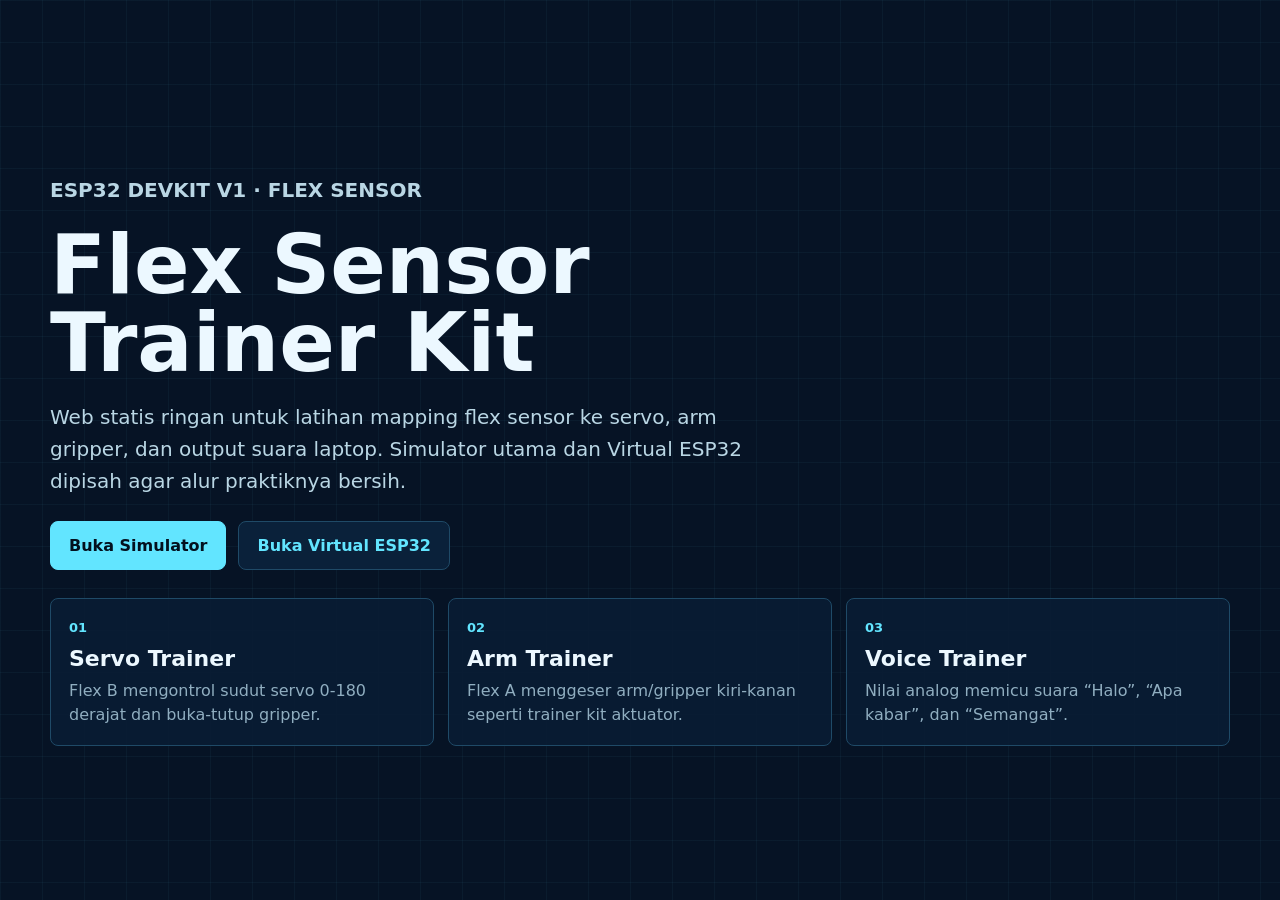
==== index.html @ 3aab396b "Rewrite simulator as static realtime trainer kit" ====
<!doctype html>
<html lang="id">
  <head>
    <meta charset="UTF-8" />
    <meta name="viewport" content="width=device-width, initial-scale=1.0" />
    <meta name="theme-color" content="#061325" />
    <title>Flex Sensor Trainer Kit</title>
    <link rel="stylesheet" href="assets/styles.css" />
  </head>
  <body class="home-page">
    <main class="home-shell">
      <section class="home-hero">
        <p class="system-label">ESP32 DevKit V1 · Flex Sensor</p>
        <h1>Flex Sensor Trainer Kit</h1>
        <p>
          Web statis ringan untuk latihan mapping flex sensor ke servo, arm gripper,
          dan output suara laptop. Simulator utama dan Virtual ESP32 dipisah agar
          alur praktiknya bersih.
        </p>
        <div class="home-actions">
          <a class="primary-link" href="simulator.html">Buka Simulator</a>
          <a class="secondary-link" href="virtual-esp32.html">Buka Virtual ESP32</a>
        </div>
      </section>

      <section class="mode-cards" aria-label="Trainer modes">
        <article>
          <span>01</span>
          <h2>Servo Trainer</h2>
          <p>Flex B mengontrol sudut servo 0-180 derajat dan buka-tutup gripper.</p>
        </article>
        <article>
          <span>02</span>
          <h2>Arm Trainer</h2>
          <p>Flex A menggeser arm/gripper kiri-kanan seperti trainer kit aktuator.</p>
        </article>
        <article>
          <span>03</span>
          <h2>Voice Trainer</h2>
          <p>Nilai analog memicu suara “Halo”, “Apa kabar”, dan “Semangat”.</p>
        </article>
      </section>
    </main>
  </body>
</html>
---- assets/styles.css ----
:root {
  color-scheme: dark;
  --bg: #061325;
  --panel: #0b1c33;
  --panel-2: #0f2744;
  --line: #1f4a67;
  --line-soft: rgba(102, 211, 255, 0.22);
  --text: #ecf8ff;
  --muted: #90aec0;
  --cyan: #62e5ff;
  --blue: #7da2ff;
  --green: #75f0b1;
  --yellow: #ffd166;
}

* {
  box-sizing: border-box;
}

body {
  margin: 0;
  min-width: 320px;
  min-height: 100vh;
  font-family: Inter, ui-sans-serif, system-ui, -apple-system, BlinkMacSystemFont, "Segoe UI", sans-serif;
  color: var(--text);
  background:
    linear-gradient(rgba(98, 229, 255, 0.045) 1px, transparent 1px),
    linear-gradient(90deg, rgba(98, 229, 255, 0.045) 1px, transparent 1px),
    var(--bg);
  background-size: 42px 42px;
}

a {
  color: inherit;
  text-decoration: none;
}

button,
input {
  font: inherit;
}

.topbar {
  display: grid;
  grid-template-columns: minmax(220px, 320px) 1fr auto;
  align-items: center;
  gap: 14px;
  width: min(1440px, calc(100% - 28px));
  margin: 14px auto;
  padding: 10px;
  border: 1px solid var(--line);
  border-radius: 8px;
  background: rgba(6, 19, 37, 0.94);
}

.brand {
  display: flex;
  align-items: center;
  gap: 10px;
}

.brand-mark {
  display: grid;
  place-items: center;
  width: 40px;
  height: 40px;
  border: 1px solid var(--line-soft);
  border-radius: 8px;
  color: var(--cyan);
  font-weight: 900;
  background: #08203a;
}

.brand strong,
.brand small {
  display: block;
}

.brand small {
  margin-top: 2px;
  color: var(--muted);
  font-size: 12px;
}

.topnav {
  display: flex;
  justify-content: center;
  gap: 8px;
}

.topnav a,
.primary-link,
.secondary-link,
.small-action,
.mode-tabs button {
  border: 1px solid var(--line);
  border-radius: 8px;
  background: #0a213a;
}

.topnav a {
  padding: 11px 16px;
  color: #c8e9f6;
  font-size: 14px;
  font-weight: 800;
}

.topnav a.active,
.topnav a:hover,
.primary-link,
.small-action:hover,
.mode-tabs button.active {
  color: #03101e;
  border-color: var(--cyan);
  background: var(--cyan);
}

.status-dot {
  min-width: 126px;
  padding: 10px 12px;
  border: 1px solid var(--line);
  border-radius: 8px;
  color: var(--yellow);
  text-align: center;
  font-size: 13px;
  font-weight: 900;
  background: #0a213a;
}

.status-dot.live {
  color: var(--green);
}

.home-shell {
  display: grid;
  align-content: center;
  gap: 28px;
  width: min(1180px, calc(100% - 28px));
  min-height: 100vh;
  margin: 0 auto;
  padding: 38px 0;
}

.home-hero {
  max-width: 820px;
}

.system-label {
  color: var(--cyan);
  font-size: 13px;
  font-weight: 900;
  text-transform: uppercase;
}

h1 {
  margin: 8px 0 14px;
  font-size: clamp(42px, 7vw, 82px);
  line-height: 0.95;
}

.home-hero p {
  max-width: 720px;
  color: #b9d6e4;
  font-size: clamp(16px, 2vw, 20px);
  line-height: 1.6;
}

.home-actions {
  display: flex;
  flex-wrap: wrap;
  gap: 12px;
  margin-top: 24px;
}

.primary-link,
.secondary-link {
  padding: 14px 18px;
  font-weight: 900;
}

.secondary-link {
  color: var(--cyan);
  background: #0a213a;
}

.mode-cards {
  display: grid;
  grid-template-columns: repeat(3, 1fr);
  gap: 14px;
}

.mode-cards article,
.stage-panel,
.instrument-panel,
.virtual-board {
  border: 1px solid var(--line);
  border-radius: 8px;
  background: rgba(9, 28, 51, 0.94);
}

.mode-cards article {
  padding: 18px;
}

.mode-cards span {
  color: var(--cyan);
  font-size: 13px;
  font-weight: 900;
}

.mode-cards h2 {
  margin: 10px 0 8px;
  font-size: 22px;
}

.mode-cards p {
  margin: 0;
  color: var(--muted);
  line-height: 1.5;
}

.trainer-layout,
.virtual-layout {
  display: grid;
  grid-template-columns: minmax(0, 1fr) 360px;
  gap: 14px;
  width: min(1440px, calc(100% - 28px));
  margin: 0 auto 20px;
}

.stage-panel,
.virtual-board {
  min-height: calc(100vh - 108px);
  padding: 16px;
}

.trainer-side,
.virtual-controls {
  display: grid;
  align-content: start;
  gap: 14px;
}

.instrument-panel {
  padding: 15px;
}

.panel-head {
  display: flex;
  align-items: center;
  justify-content: space-between;
  gap: 14px;
  margin-bottom: 14px;
}

.panel-head span {
  color: var(--cyan);
  font-size: 13px;
  font-weight: 900;
  text-transform: uppercase;
}

.panel-head strong {
  font-size: clamp(22px, 3vw, 34px);
  text-align: right;
}

.panel-head.compact strong {
  font-size: 22px;
  color: var(--cyan);
}

.mode-tabs {
  display: grid;
  grid-template-columns: repeat(3, 1fr);
  gap: 8px;
  margin-bottom: 14px;
}

.mode-tabs button {
  min-height: 42px;
  color: #c8e9f6;
  font-weight: 900;
  cursor: pointer;
}

.gripper-stage {
  position: relative;
  overflow: hidden;
  min-height: 500px;
  border: 1px solid var(--line-soft);
  border-radius: 8px;
  background: #07182c;
}

.travel-rail {
  position: absolute;
  left: 10%;
  right: 10%;
  top: 76px;
  height: 2px;
  background: var(--line);
}

.travel-label {
  position: absolute;
  top: 48px;
  color: var(--muted);
  font-size: 12px;
  font-weight: 900;
}

.travel-label.left {
  left: 10%;
}

.travel-label.right {
  right: 10%;
}

.gripper-svg {
  width: 100%;
  height: 500px;
}

#armGroup {
  transition: transform 35ms linear;
  will-change: transform;
}

#leftJaw,
#rightJaw,
#needle {
  transition: transform 35ms linear;
  will-change: transform;
}

.drop-cable {
  stroke: #7da2ff;
  stroke-width: 8;
  stroke-linecap: round;
}

.servo-box,
.arm-neck,
.palm,
.jaw {
  fill: #0e3154;
  stroke: var(--cyan);
  stroke-width: 3;
}

.servo-hub,
.joint-dot,
.needle-hub {
  fill: var(--cyan);
}

.readout-strip {
  display: grid;
  grid-template-columns: repeat(4, 1fr);
  gap: 10px;
  margin-top: 14px;
}

.readout-strip div {
  padding: 12px;
  border: 1px solid var(--line-soft);
  border-radius: 8px;
  background: #07182c;
}

.readout-strip span,
.readout-strip small {
  display: block;
  color: var(--muted);
  font-size: 12px;
}

.readout-strip strong {
  display: block;
  margin: 5px 0 2px;
  font-size: clamp(24px, 3vw, 34px);
}

.gauge svg {
  display: block;
  width: 100%;
}

.gauge-arc {
  fill: none;
  stroke: #12395d;
  stroke-width: 18;
}

.gauge-line {
  fill: none;
  stroke: var(--blue);
  stroke-width: 6;
}

.ticks text {
  fill: #b9d6e4;
  font-size: 12px;
  font-weight: 900;
  text-anchor: middle;
}

.needle {
  stroke: var(--cyan);
  stroke-width: 5;
  stroke-linecap: round;
  transform-origin: 150px 150px;
}

.mode-description,
.mapping-list span,
.voice-box span {
  color: var(--muted);
  line-height: 1.5;
}

.voice-box {
  display: grid;
  gap: 9px;
}

.small-action {
  min-height: 40px;
  color: var(--cyan);
  font-weight: 900;
  cursor: pointer;
}

.small-action.muted {
  color: #b9d6e4;
}

.small-action.full {
  width: 100%;
}

.mapping-list {
  display: grid;
  gap: 10px;
}

.mapping-list p {
  display: grid;
  gap: 4px;
  margin: 0;
  padding: 10px;
  border: 1px solid var(--line-soft);
  border-radius: 8px;
  background: #07182c;
}

.board-scene {
  position: relative;
  min-height: 560px;
  border: 1px solid var(--line-soft);
  border-radius: 8px;
  background: #07182c;
}

.board {
  position: absolute;
  left: 50%;
  top: 50%;
  width: 230px;
  height: 330px;
  transform: translate(-50%, -50%);
  border: 2px solid var(--cyan);
  border-radius: 8px;
  background: #09345a;
}

.usb,
.chip,
.pin-row,
.antenna {
  position: absolute;
  border: 1px solid var(--line-soft);
  border-radius: 8px;
}

.usb {
  left: 78px;
  top: -18px;
  width: 74px;
  height: 34px;
  background: #c7d2d9;
}

.chip {
  display: grid;
  place-items: center;
  left: 52px;
  top: 112px;
  width: 126px;
  height: 92px;
  color: var(--cyan);
  font-weight: 900;
  background: #061325;
}

.pin-row {
  top: 42px;
  width: 18px;
  height: 245px;
  background: repeating-linear-gradient(180deg, var(--cyan) 0 8px, transparent 8px 18px);
}

.pin-row.left {
  left: 14px;
}

.pin-row.right {
  right: 14px;
}

.antenna {
  right: 28px;
  top: 30px;
  width: 58px;
  height: 44px;
  background: repeating-linear-gradient(90deg, var(--green) 0 4px, transparent 4px 10px);
}

.sensor-card {
  position: absolute;
  width: min(240px, 38%);
  padding: 16px;
  border: 1px solid var(--line);
  border-radius: 8px;
  background: #0b1c33;
}

.sensor-a {
  left: 6%;
  top: 20%;
}

.sensor-b {
  right: 6%;
  bottom: 18%;
}

.sensor-card span,
.sensor-card small {
  display: block;
  color: var(--muted);
  font-size: 12px;
}

.sensor-card strong {
  display: block;
  margin: 8px 0 4px;
  color: var(--cyan);
  font-size: clamp(34px, 6vw, 62px);
}

.slider-row {
  display: grid;
  gap: 10px;
}

.slider-row span {
  color: #c8e9f6;
  font-weight: 900;
}

input[type="range"] {
  width: 100%;
  accent-color: var(--cyan);
}

.payload-preview {
  overflow: auto;
  min-height: 180px;
  margin: 14px 0 0;
  padding: 12px;
  border: 1px solid var(--line-soft);
  border-radius: 8px;
  color: #d5fbff;
  background: #061325;
}

@media (max-width: 1040px) {
  .topbar,
  .trainer-layout,
  .virtual-layout {
    grid-template-columns: 1fr;
  }

  .topnav {
    justify-content: stretch;
  }

  .topnav a {
    flex: 1;
    text-align: center;
  }

  .stage-panel,
  .virtual-board {
    min-height: auto;
  }
}

@media (max-width: 720px) {
  .topbar,
  .mode-tabs,
  .readout-strip,
  .mode-cards {
    grid-template-columns: 1fr;
  }

  .panel-head {
    align-items: flex-start;
    flex-direction: column;
  }

  .panel-head strong {
    text-align: left;
  }

  .gripper-stage,
  .gripper-svg,
  .board-scene {
    min-height: 390px;
    height: 390px;
  }

  .board {
    width: 178px;
    height: 260px;
  }

  .chip {
    left: 40px;
    top: 90px;
    width: 98px;
    height: 72px;
  }

  .sensor-card {
    width: 42%;
    padding: 12px;
  }
}
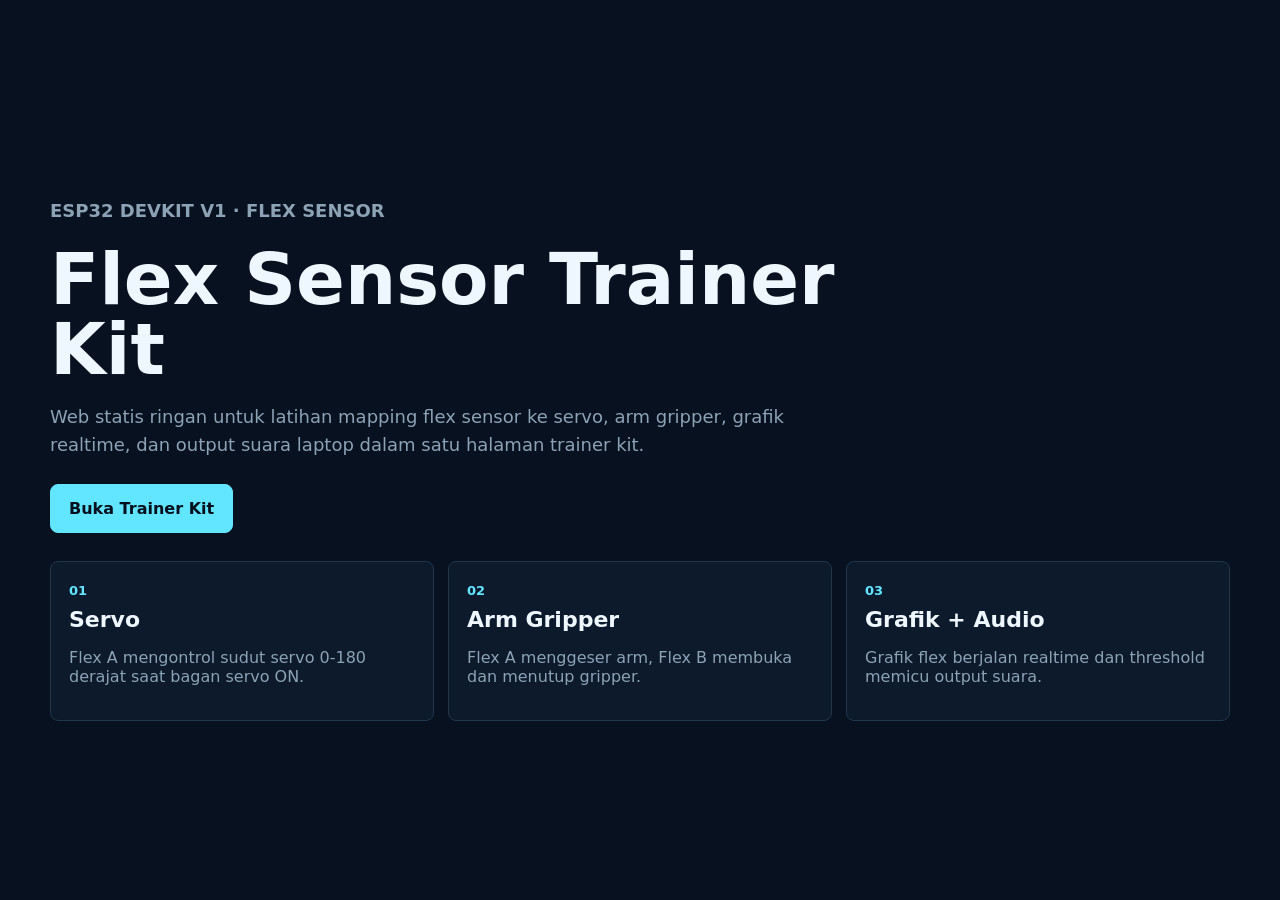
==== commit f3c7c8e6: "Refine simulator into single page trainer modules" ====
--- a/index.html
+++ b/index.html
@@ -3,7 +3,7 @@
   <head>
     <meta charset="UTF-8" />
     <meta name="viewport" content="width=device-width, initial-scale=1.0" />
-    <meta name="theme-color" content="#061325" />
+    <meta name="theme-color" content="#08111f" />
     <title>Flex Sensor Trainer Kit</title>
     <link rel="stylesheet" href="assets/styles.css" />
   </head>
@@ -14,30 +14,28 @@
         <h1>Flex Sensor Trainer Kit</h1>
         <p>
           Web statis ringan untuk latihan mapping flex sensor ke servo, arm gripper,
-          dan output suara laptop. Simulator utama dan Virtual ESP32 dipisah agar
-          alur praktiknya bersih.
+          grafik realtime, dan output suara laptop dalam satu halaman trainer kit.
         </p>
         <div class="home-actions">
-          <a class="primary-link" href="simulator.html">Buka Simulator</a>
-          <a class="secondary-link" href="virtual-esp32.html">Buka Virtual ESP32</a>
+          <a class="primary-link" href="simulator.html">Buka Trainer Kit</a>
         </div>
       </section>
 
       <section class="mode-cards" aria-label="Trainer modes">
         <article>
           <span>01</span>
-          <h2>Servo Trainer</h2>
-          <p>Flex B mengontrol sudut servo 0-180 derajat dan buka-tutup gripper.</p>
+          <h2>Servo</h2>
+          <p>Flex A mengontrol sudut servo 0-180 derajat saat bagan servo ON.</p>
         </article>
         <article>
           <span>02</span>
-          <h2>Arm Trainer</h2>
-          <p>Flex A menggeser arm/gripper kiri-kanan seperti trainer kit aktuator.</p>
+          <h2>Arm Gripper</h2>
+          <p>Flex A menggeser arm, Flex B membuka dan menutup gripper.</p>
         </article>
         <article>
           <span>03</span>
-          <h2>Voice Trainer</h2>
-          <p>Nilai analog memicu suara “Halo”, “Apa kabar”, dan “Semangat”.</p>
+          <h2>Grafik + Audio</h2>
+          <p>Grafik flex berjalan realtime dan threshold memicu output suara.</p>
         </article>
       </section>
     </main>
--- a/assets/styles.css
+++ b/assets/styles.css
@@ -1,15 +1,16 @@
 :root {
   color-scheme: dark;
-  --bg: #061325;
-  --panel: #0b1c33;
-  --panel-2: #0f2744;
-  --line: #1f4a67;
-  --line-soft: rgba(102, 211, 255, 0.22);
-  --text: #ecf8ff;
-  --muted: #90aec0;
+  --bg: #08111f;
+  --panel: #0d1a2c;
+  --panel-2: #101f34;
+  --panel-3: #0a1524;
+  --line: #21364d;
+  --line-soft: rgba(137, 179, 210, 0.16);
+  --text: #eef7ff;
+  --muted: #8ca2b5;
   --cyan: #62e5ff;
+  --green: #75f0b1;
   --blue: #7da2ff;
-  --green: #75f0b1;
   --yellow: #ffd166;
 }
 
@@ -23,11 +24,7 @@
   min-height: 100vh;
   font-family: Inter, ui-sans-serif, system-ui, -apple-system, BlinkMacSystemFont, "Segoe UI", sans-serif;
   color: var(--text);
-  background:
-    linear-gradient(rgba(98, 229, 255, 0.045) 1px, transparent 1px),
-    linear-gradient(90deg, rgba(98, 229, 255, 0.045) 1px, transparent 1px),
-    var(--bg);
-  background-size: 42px 42px;
+  background: var(--bg);
 }
 
 a {
@@ -40,17 +37,22 @@
   font: inherit;
 }
 
+.trainer-header,
 .topbar {
   display: grid;
-  grid-template-columns: minmax(220px, 320px) 1fr auto;
+  grid-template-columns: minmax(220px, 360px) 1fr;
   align-items: center;
   gap: 14px;
   width: min(1440px, calc(100% - 28px));
   margin: 14px auto;
-  padding: 10px;
+  padding: 12px;
   border: 1px solid var(--line);
   border-radius: 8px;
-  background: rgba(6, 19, 37, 0.94);
+  background: #0a1626;
+}
+
+.topbar {
+  grid-template-columns: minmax(220px, 320px) 1fr auto;
 }
 
 .brand {
@@ -68,7 +70,7 @@
   border-radius: 8px;
   color: var(--cyan);
   font-weight: 900;
-  background: #08203a;
+  background: #0d2137;
 }
 
 .brand strong,
@@ -76,10 +78,47 @@
   display: block;
 }
 
+.brand small,
+.header-readout span,
+.home-hero p,
+.mode-cards p,
+.metric-row small,
+.metric-pair small,
+.threshold-list,
+.voice-row span {
+  color: var(--muted);
+}
+
 .brand small {
   margin-top: 2px;
-  color: var(--muted);
   font-size: 12px;
+}
+
+.header-readout {
+  display: flex;
+  align-items: center;
+  justify-content: flex-end;
+  gap: 14px;
+  text-align: right;
+}
+
+.header-readout span {
+  padding: 8px 10px;
+  border: 1px solid var(--line);
+  border-radius: 8px;
+  color: var(--yellow);
+  font-size: 13px;
+  font-weight: 900;
+  background: var(--panel-3);
+}
+
+.header-readout span.live {
+  color: var(--green);
+}
+
+.header-readout strong {
+  color: #d7ecf6;
+  font-size: 14px;
 }
 
 .topnav {
@@ -90,12 +129,10 @@
 
 .topnav a,
 .primary-link,
-.secondary-link,
-.small-action,
-.mode-tabs button {
+.small-action {
   border: 1px solid var(--line);
   border-radius: 8px;
-  background: #0a213a;
+  background: #0d2137;
 }
 
 .topnav a {
@@ -108,8 +145,7 @@
 .topnav a.active,
 .topnav a:hover,
 .primary-link,
-.small-action:hover,
-.mode-tabs button.active {
+.small-action:hover {
   color: #03101e;
   border-color: var(--cyan);
   background: var(--cyan);
@@ -120,15 +156,11 @@
   padding: 10px 12px;
   border: 1px solid var(--line);
   border-radius: 8px;
-  color: var(--yellow);
+  color: var(--green);
   text-align: center;
   font-size: 13px;
   font-weight: 900;
-  background: #0a213a;
-}
-
-.status-dot.live {
-  color: var(--green);
+  background: var(--panel-3);
 }
 
 .home-shell {
@@ -142,9 +174,10 @@
 }
 
 .home-hero {
-  max-width: 820px;
-}
-
+  max-width: 800px;
+}
+
+.eyebrow,
 .system-label {
   color: var(--cyan);
   font-size: 13px;
@@ -154,14 +187,14 @@
 
 h1 {
   margin: 8px 0 14px;
-  font-size: clamp(42px, 7vw, 82px);
-  line-height: 0.95;
-}
-
-.home-hero p {
-  max-width: 720px;
-  color: #b9d6e4;
-  font-size: clamp(16px, 2vw, 20px);
+  font-size: clamp(38px, 6vw, 72px);
+  line-height: 0.98;
+}
+
+.home-hero p,
+.overview-panel p {
+  max-width: 760px;
+  font-size: clamp(15px, 1.8vw, 18px);
   line-height: 1.6;
 }
 
@@ -172,54 +205,347 @@
   margin-top: 24px;
 }
 
-.primary-link,
-.secondary-link {
+.primary-link {
   padding: 14px 18px;
   font-weight: 900;
 }
 
-.secondary-link {
-  color: var(--cyan);
-  background: #0a213a;
-}
-
-.mode-cards {
+.mode-cards,
+.module-grid {
   display: grid;
   grid-template-columns: repeat(3, 1fr);
   gap: 14px;
 }
 
 .mode-cards article,
-.stage-panel,
-.instrument-panel,
-.virtual-board {
+.overview-panel,
+.trainer-module,
+.readout-strip div,
+.virtual-board,
+.instrument-panel {
   border: 1px solid var(--line);
   border-radius: 8px;
-  background: rgba(9, 28, 51, 0.94);
+  background: var(--panel);
 }
 
 .mode-cards article {
   padding: 18px;
 }
 
-.mode-cards span {
+.mode-cards span,
+.module-head span {
   color: var(--cyan);
   font-size: 13px;
   font-weight: 900;
 }
 
-.mode-cards h2 {
-  margin: 10px 0 8px;
+.mode-cards h2,
+.module-head h2 {
+  margin: 8px 0 0;
   font-size: 22px;
 }
 
-.mode-cards p {
+.kit-shell {
+  width: min(1440px, calc(100% - 28px));
+  margin: 0 auto 20px;
+}
+
+.overview-panel {
+  display: grid;
+  grid-template-columns: minmax(280px, 520px) 1fr;
+  gap: 18px;
+  align-items: end;
+  padding: 18px;
+  margin-bottom: 14px;
+}
+
+.overview-panel h1 {
+  margin-bottom: 0;
+}
+
+.overview-panel p {
+  justify-self: end;
   margin: 0;
   color: var(--muted);
-  line-height: 1.5;
-}
-
-.trainer-layout,
+}
+
+.trainer-module {
+  padding: 15px;
+  min-height: 420px;
+}
+
+.module-head {
+  display: flex;
+  align-items: center;
+  justify-content: space-between;
+  gap: 12px;
+  margin-bottom: 14px;
+}
+
+.module-off {
+  opacity: 0.58;
+}
+
+.switch {
+  position: relative;
+  display: inline-flex;
+  width: 54px;
+  height: 30px;
+}
+
+.switch input {
+  position: absolute;
+  opacity: 0;
+}
+
+.switch span {
+  width: 100%;
+  height: 100%;
+  border: 1px solid var(--line);
+  border-radius: 999px;
+  background: #152439;
+  cursor: pointer;
+}
+
+.switch span::after {
+  content: "";
+  position: absolute;
+  top: 5px;
+  left: 6px;
+  width: 20px;
+  height: 20px;
+  border-radius: 999px;
+  background: var(--muted);
+  transition: transform 120ms ease, background 120ms ease;
+}
+
+.switch input:checked + span {
+  border-color: rgba(98, 229, 255, 0.65);
+  background: rgba(98, 229, 255, 0.14);
+}
+
+.switch input:checked + span::after {
+  transform: translateX(21px);
+  background: var(--cyan);
+}
+
+.servo-card {
+  display: grid;
+  align-content: center;
+  min-height: 330px;
+  border: 1px solid var(--line-soft);
+  border-radius: 8px;
+  background: var(--panel-3);
+}
+
+.servo-card svg,
+.gauge svg {
+  display: block;
+  width: 100%;
+}
+
+.gauge-arc {
+  fill: none;
+  stroke: #17283c;
+  stroke-width: 18;
+}
+
+.gauge-line {
+  fill: none;
+  stroke: var(--blue);
+  stroke-width: 6;
+}
+
+.ticks text {
+  fill: #9eb7c8;
+  font-size: 12px;
+  font-weight: 900;
+  text-anchor: middle;
+}
+
+.needle {
+  stroke: var(--cyan);
+  stroke-width: 5;
+  stroke-linecap: round;
+  transform-origin: 150px 150px;
+  transition: transform 20ms linear;
+}
+
+.needle-hub,
+.servo-hub,
+.joint-dot {
+  fill: var(--cyan);
+}
+
+.metric-row,
+.metric-pair {
+  display: grid;
+  gap: 8px;
+  padding: 12px;
+}
+
+.metric-row {
+  grid-template-columns: 1fr auto;
+  align-items: end;
+}
+
+.metric-row span,
+.metric-pair span,
+.readout-strip span,
+.threshold-list span {
+  color: var(--muted);
+  font-size: 12px;
+  font-weight: 800;
+}
+
+.metric-row strong,
+.metric-pair strong,
+.readout-strip strong {
+  color: var(--text);
+  font-size: clamp(24px, 3vw, 34px);
+}
+
+.metric-row small {
+  grid-column: 1 / -1;
+}
+
+.gripper-stage {
+  position: relative;
+  overflow: hidden;
+  min-height: 318px;
+  border: 1px solid var(--line-soft);
+  border-radius: 8px;
+  background: var(--panel-3);
+}
+
+.travel-rail {
+  position: absolute;
+  left: 10%;
+  right: 10%;
+  top: 55px;
+  height: 2px;
+  background: var(--line);
+}
+
+.travel-label {
+  position: absolute;
+  top: 28px;
+  color: var(--muted);
+  font-size: 12px;
+  font-weight: 900;
+}
+
+.travel-label.left {
+  left: 10%;
+}
+
+.travel-label.right {
+  right: 10%;
+}
+
+.gripper-svg {
+  width: 100%;
+  height: 318px;
+}
+
+#armGroup,
+#leftJaw,
+#rightJaw {
+  transition: transform 20ms linear;
+  will-change: transform;
+}
+
+.drop-cable {
+  stroke: var(--blue);
+  stroke-width: 8;
+  stroke-linecap: round;
+}
+
+.servo-box,
+.arm-neck,
+.palm,
+.jaw {
+  fill: #0e2a43;
+  stroke: var(--cyan);
+  stroke-width: 3;
+}
+
+.metric-pair {
+  grid-template-columns: repeat(2, 1fr);
+  margin-top: 10px;
+  padding: 0;
+}
+
+.metric-pair div {
+  padding: 12px;
+  border: 1px solid var(--line-soft);
+  border-radius: 8px;
+  background: var(--panel-3);
+}
+
+.chart {
+  width: 100%;
+  height: 260px;
+  border: 1px solid var(--line-soft);
+  border-radius: 8px;
+  background: var(--panel-3);
+}
+
+.voice-row {
+  display: grid;
+  grid-template-columns: 1fr 1fr;
+  gap: 9px;
+  margin-top: 12px;
+}
+
+.voice-row span {
+  grid-column: 1 / -1;
+}
+
+.small-action {
+  min-height: 40px;
+  color: var(--cyan);
+  font-weight: 900;
+  cursor: pointer;
+}
+
+.small-action.muted {
+  color: #c8e9f6;
+}
+
+.threshold-list {
+  display: grid;
+  gap: 6px;
+  margin-top: 12px;
+}
+
+.threshold-list span {
+  padding: 8px 10px;
+  border: 1px solid var(--line-soft);
+  border-radius: 8px;
+  background: var(--panel-3);
+}
+
+.readout-strip {
+  display: grid;
+  grid-template-columns: repeat(3, 1fr);
+  gap: 14px;
+  margin-top: 14px;
+}
+
+.readout-strip div {
+  padding: 14px;
+}
+
+.readout-strip span,
+.readout-strip small {
+  display: block;
+}
+
+.readout-strip small {
+  color: var(--muted);
+}
+
 .virtual-layout {
   display: grid;
   grid-template-columns: minmax(0, 1fr) 360px;
@@ -228,19 +554,7 @@
   margin: 0 auto 20px;
 }
 
-.stage-panel,
-.virtual-board {
-  min-height: calc(100vh - 108px);
-  padding: 16px;
-}
-
-.trainer-side,
-.virtual-controls {
-  display: grid;
-  align-content: start;
-  gap: 14px;
-}
-
+.virtual-board,
 .instrument-panel {
   padding: 15px;
 }
@@ -262,198 +576,11 @@
 
 .panel-head strong {
   font-size: clamp(22px, 3vw, 34px);
-  text-align: right;
 }
 
 .panel-head.compact strong {
+  color: var(--cyan);
   font-size: 22px;
-  color: var(--cyan);
-}
-
-.mode-tabs {
-  display: grid;
-  grid-template-columns: repeat(3, 1fr);
-  gap: 8px;
-  margin-bottom: 14px;
-}
-
-.mode-tabs button {
-  min-height: 42px;
-  color: #c8e9f6;
-  font-weight: 900;
-  cursor: pointer;
-}
-
-.gripper-stage {
-  position: relative;
-  overflow: hidden;
-  min-height: 500px;
-  border: 1px solid var(--line-soft);
-  border-radius: 8px;
-  background: #07182c;
-}
-
-.travel-rail {
-  position: absolute;
-  left: 10%;
-  right: 10%;
-  top: 76px;
-  height: 2px;
-  background: var(--line);
-}
-
-.travel-label {
-  position: absolute;
-  top: 48px;
-  color: var(--muted);
-  font-size: 12px;
-  font-weight: 900;
-}
-
-.travel-label.left {
-  left: 10%;
-}
-
-.travel-label.right {
-  right: 10%;
-}
-
-.gripper-svg {
-  width: 100%;
-  height: 500px;
-}
-
-#armGroup {
-  transition: transform 35ms linear;
-  will-change: transform;
-}
-
-#leftJaw,
-#rightJaw,
-#needle {
-  transition: transform 35ms linear;
-  will-change: transform;
-}
-
-.drop-cable {
-  stroke: #7da2ff;
-  stroke-width: 8;
-  stroke-linecap: round;
-}
-
-.servo-box,
-.arm-neck,
-.palm,
-.jaw {
-  fill: #0e3154;
-  stroke: var(--cyan);
-  stroke-width: 3;
-}
-
-.servo-hub,
-.joint-dot,
-.needle-hub {
-  fill: var(--cyan);
-}
-
-.readout-strip {
-  display: grid;
-  grid-template-columns: repeat(4, 1fr);
-  gap: 10px;
-  margin-top: 14px;
-}
-
-.readout-strip div {
-  padding: 12px;
-  border: 1px solid var(--line-soft);
-  border-radius: 8px;
-  background: #07182c;
-}
-
-.readout-strip span,
-.readout-strip small {
-  display: block;
-  color: var(--muted);
-  font-size: 12px;
-}
-
-.readout-strip strong {
-  display: block;
-  margin: 5px 0 2px;
-  font-size: clamp(24px, 3vw, 34px);
-}
-
-.gauge svg {
-  display: block;
-  width: 100%;
-}
-
-.gauge-arc {
-  fill: none;
-  stroke: #12395d;
-  stroke-width: 18;
-}
-
-.gauge-line {
-  fill: none;
-  stroke: var(--blue);
-  stroke-width: 6;
-}
-
-.ticks text {
-  fill: #b9d6e4;
-  font-size: 12px;
-  font-weight: 900;
-  text-anchor: middle;
-}
-
-.needle {
-  stroke: var(--cyan);
-  stroke-width: 5;
-  stroke-linecap: round;
-  transform-origin: 150px 150px;
-}
-
-.mode-description,
-.mapping-list span,
-.voice-box span {
-  color: var(--muted);
-  line-height: 1.5;
-}
-
-.voice-box {
-  display: grid;
-  gap: 9px;
-}
-
-.small-action {
-  min-height: 40px;
-  color: var(--cyan);
-  font-weight: 900;
-  cursor: pointer;
-}
-
-.small-action.muted {
-  color: #b9d6e4;
-}
-
-.small-action.full {
-  width: 100%;
-}
-
-.mapping-list {
-  display: grid;
-  gap: 10px;
-}
-
-.mapping-list p {
-  display: grid;
-  gap: 4px;
-  margin: 0;
-  padding: 10px;
-  border: 1px solid var(--line-soft);
-  border-radius: 8px;
-  background: #07182c;
 }
 
 .board-scene {
@@ -461,7 +588,7 @@
   min-height: 560px;
   border: 1px solid var(--line-soft);
   border-radius: 8px;
-  background: #07182c;
+  background: var(--panel-3);
 }
 
 .board {
@@ -473,7 +600,7 @@
   transform: translate(-50%, -50%);
   border: 2px solid var(--cyan);
   border-radius: 8px;
-  background: #09345a;
+  background: #0d2d49;
 }
 
 .usb,
@@ -534,7 +661,7 @@
   padding: 16px;
   border: 1px solid var(--line);
   border-radius: 8px;
-  background: #0b1c33;
+  background: var(--panel);
 }
 
 .sensor-a {
@@ -561,6 +688,12 @@
   font-size: clamp(34px, 6vw, 62px);
 }
 
+.virtual-controls {
+  display: grid;
+  align-content: start;
+  gap: 14px;
+}
+
 .slider-row {
   display: grid;
   gap: 10px;
@@ -587,11 +720,25 @@
   background: #061325;
 }
 
+@media (max-width: 1180px) {
+  .module-grid {
+    grid-template-columns: 1fr;
+  }
+}
+
 @media (max-width: 1040px) {
+  .trainer-header,
   .topbar,
-  .trainer-layout,
+  .overview-panel,
   .virtual-layout {
     grid-template-columns: 1fr;
+  }
+
+  .header-readout,
+  .overview-panel p {
+    justify-content: flex-start;
+    justify-self: start;
+    text-align: left;
   }
 
   .topnav {
@@ -602,35 +749,25 @@
     flex: 1;
     text-align: center;
   }
-
-  .stage-panel,
-  .virtual-board {
+}
+
+@media (max-width: 720px) {
+  .readout-strip,
+  .mode-cards,
+  .metric-pair,
+  .voice-row {
+    grid-template-columns: 1fr;
+  }
+
+  .trainer-module {
     min-height: auto;
-  }
-}
-
-@media (max-width: 720px) {
-  .topbar,
-  .mode-tabs,
-  .readout-strip,
-  .mode-cards {
-    grid-template-columns: 1fr;
-  }
-
-  .panel-head {
-    align-items: flex-start;
-    flex-direction: column;
-  }
-
-  .panel-head strong {
-    text-align: left;
   }
 
   .gripper-stage,
   .gripper-svg,
   .board-scene {
-    min-height: 390px;
-    height: 390px;
+    min-height: 360px;
+    height: 360px;
   }
 
   .board {
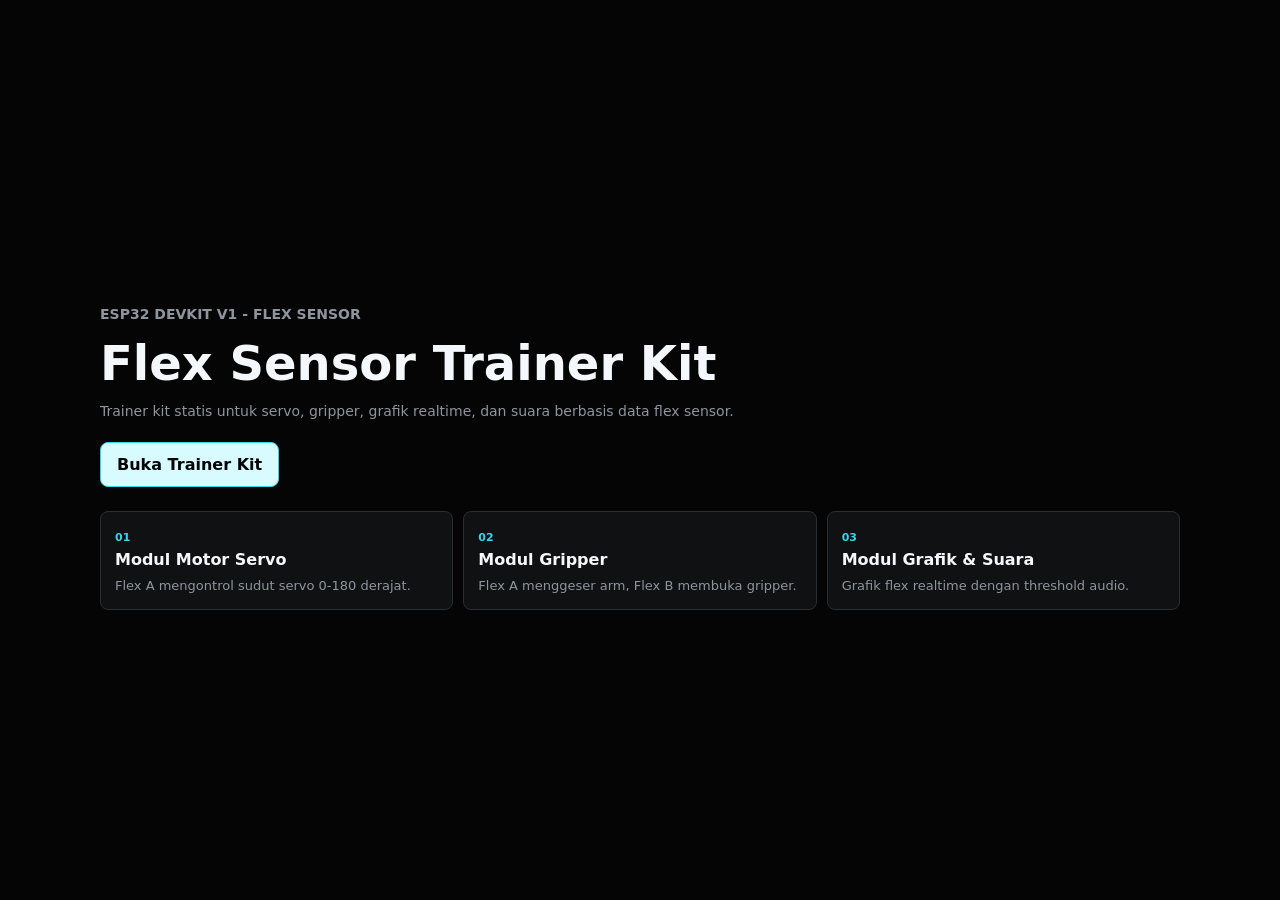
==== commit 294b0a5f: "Polish trainer kit dark layout" ====
--- a/index.html
+++ b/index.html
@@ -3,39 +3,36 @@
   <head>
     <meta charset="UTF-8" />
     <meta name="viewport" content="width=device-width, initial-scale=1.0" />
-    <meta name="theme-color" content="#08111f" />
+    <meta name="theme-color" content="#050506" />
     <title>Flex Sensor Trainer Kit</title>
     <link rel="stylesheet" href="assets/styles.css" />
   </head>
   <body class="home-page">
     <main class="home-shell">
       <section class="home-hero">
-        <p class="system-label">ESP32 DevKit V1 · Flex Sensor</p>
+        <p class="system-label">ESP32 DevKit V1 - Flex Sensor</p>
         <h1>Flex Sensor Trainer Kit</h1>
-        <p>
-          Web statis ringan untuk latihan mapping flex sensor ke servo, arm gripper,
-          grafik realtime, dan output suara laptop dalam satu halaman trainer kit.
-        </p>
+        <p>Trainer kit statis untuk servo, gripper, grafik realtime, dan suara berbasis data flex sensor.</p>
         <div class="home-actions">
           <a class="primary-link" href="simulator.html">Buka Trainer Kit</a>
         </div>
       </section>
 
-      <section class="mode-cards" aria-label="Trainer modes">
+      <section class="mode-cards" aria-label="Trainer modules">
         <article>
           <span>01</span>
-          <h2>Servo</h2>
-          <p>Flex A mengontrol sudut servo 0-180 derajat saat bagan servo ON.</p>
+          <h2>Modul Motor Servo</h2>
+          <p>Flex A mengontrol sudut servo 0-180 derajat.</p>
         </article>
         <article>
           <span>02</span>
-          <h2>Arm Gripper</h2>
-          <p>Flex A menggeser arm, Flex B membuka dan menutup gripper.</p>
+          <h2>Modul Gripper</h2>
+          <p>Flex A menggeser arm, Flex B membuka gripper.</p>
         </article>
         <article>
           <span>03</span>
-          <h2>Grafik + Audio</h2>
-          <p>Grafik flex berjalan realtime dan threshold memicu output suara.</p>
+          <h2>Modul Grafik & Suara</h2>
+          <p>Grafik flex realtime dengan threshold audio.</p>
         </article>
       </section>
     </main>
--- a/assets/styles.css
+++ b/assets/styles.css
@@ -1,16 +1,15 @@
 :root {
   color-scheme: dark;
-  --bg: #08111f;
-  --panel: #0d1a2c;
-  --panel-2: #101f34;
-  --panel-3: #0a1524;
-  --line: #21364d;
-  --line-soft: rgba(137, 179, 210, 0.16);
-  --text: #eef7ff;
-  --muted: #8ca2b5;
-  --cyan: #62e5ff;
-  --green: #75f0b1;
-  --blue: #7da2ff;
+  --bg: #050506;
+  --panel: #101113;
+  --panel-2: #15171a;
+  --panel-3: #0b0c0e;
+  --line: #2a2d31;
+  --line-soft: rgba(255, 255, 255, 0.09);
+  --text: #f4f7fb;
+  --muted: #8e959d;
+  --cyan: #38d5e8;
+  --green: #79e39f;
   --yellow: #ffd166;
 }
 
@@ -27,6 +26,11 @@
   background: var(--bg);
 }
 
+body[data-page="simulator"],
+body[data-page="virtual"] {
+  overflow: hidden;
+}
+
 a {
   color: inherit;
   text-decoration: none;
@@ -40,19 +44,15 @@
 .trainer-header,
 .topbar {
   display: grid;
-  grid-template-columns: minmax(220px, 360px) 1fr;
+  grid-template-columns: minmax(210px, 310px) 1fr;
   align-items: center;
-  gap: 14px;
-  width: min(1440px, calc(100% - 28px));
-  margin: 14px auto;
-  padding: 12px;
+  gap: 10px;
+  width: min(1440px, calc(100% - 20px));
+  margin: 10px auto;
+  padding: 8px 10px;
   border: 1px solid var(--line);
   border-radius: 8px;
-  background: #0a1626;
-}
-
-.topbar {
-  grid-template-columns: minmax(220px, 320px) 1fr auto;
+  background: #0c0d0f;
 }
 
 .brand {
@@ -64,18 +64,22 @@
 .brand-mark {
   display: grid;
   place-items: center;
-  width: 40px;
-  height: 40px;
+  width: 34px;
+  height: 34px;
   border: 1px solid var(--line-soft);
   border-radius: 8px;
   color: var(--cyan);
   font-weight: 900;
-  background: #0d2137;
+  background: #16181b;
 }
 
 .brand strong,
 .brand small {
   display: block;
+}
+
+.brand strong {
+  font-size: 14px;
 }
 
 .brand small,
@@ -91,34 +95,36 @@
 
 .brand small {
   margin-top: 2px;
-  font-size: 12px;
+  font-size: 11px;
 }
 
 .header-readout {
   display: flex;
   align-items: center;
   justify-content: flex-end;
-  gap: 14px;
+  gap: 12px;
   text-align: right;
 }
 
-.header-readout span {
-  padding: 8px 10px;
+.header-readout span,
+.status-dot {
+  padding: 6px 9px;
   border: 1px solid var(--line);
   border-radius: 8px;
   color: var(--yellow);
-  font-size: 13px;
-  font-weight: 900;
-  background: var(--panel-3);
-}
-
-.header-readout span.live {
+  font-size: 12px;
+  font-weight: 900;
+  background: #090a0c;
+}
+
+.header-readout span.live,
+.status-dot.live {
   color: var(--green);
 }
 
 .header-readout strong {
-  color: #d7ecf6;
-  font-size: 14px;
+  color: #d8dde3;
+  font-size: 12px;
 }
 
 .topnav {
@@ -132,13 +138,13 @@
 .small-action {
   border: 1px solid var(--line);
   border-radius: 8px;
-  background: #0d2137;
+  background: #16181b;
 }
 
 .topnav a {
-  padding: 11px 16px;
-  color: #c8e9f6;
-  font-size: 14px;
+  padding: 10px 14px;
+  color: #d8dde3;
+  font-size: 13px;
   font-weight: 800;
 }
 
@@ -146,79 +152,63 @@
 .topnav a:hover,
 .primary-link,
 .small-action:hover {
-  color: #03101e;
+  color: #050506;
   border-color: var(--cyan);
-  background: var(--cyan);
-}
-
-.status-dot {
-  min-width: 126px;
-  padding: 10px 12px;
-  border: 1px solid var(--line);
-  border-radius: 8px;
-  color: var(--green);
-  text-align: center;
-  font-size: 13px;
-  font-weight: 900;
-  background: var(--panel-3);
+  background: #d7fbff;
 }
 
 .home-shell {
   display: grid;
   align-content: center;
-  gap: 28px;
-  width: min(1180px, calc(100% - 28px));
+  gap: 24px;
+  width: min(1080px, calc(100% - 28px));
   min-height: 100vh;
   margin: 0 auto;
-  padding: 38px 0;
+  padding: 32px 0;
 }
 
 .home-hero {
-  max-width: 800px;
-}
-
-.eyebrow,
+  max-width: 720px;
+}
+
 .system-label {
   color: var(--cyan);
-  font-size: 13px;
+  font-size: 12px;
   font-weight: 900;
   text-transform: uppercase;
 }
 
 h1 {
-  margin: 8px 0 14px;
-  font-size: clamp(38px, 6vw, 72px);
-  line-height: 0.98;
-}
-
-.home-hero p,
-.overview-panel p {
-  max-width: 760px;
-  font-size: clamp(15px, 1.8vw, 18px);
-  line-height: 1.6;
+  margin: 4px 0 8px;
+  font-size: clamp(28px, 4vw, 48px);
+  line-height: 1;
+}
+
+.home-hero p {
+  max-width: 680px;
+  font-size: 14px;
+  line-height: 1.5;
 }
 
 .home-actions {
   display: flex;
   flex-wrap: wrap;
-  gap: 12px;
-  margin-top: 24px;
+  gap: 10px;
+  margin-top: 20px;
 }
 
 .primary-link {
-  padding: 14px 18px;
-  font-weight: 900;
-}
-
-.mode-cards,
-.module-grid {
+  padding: 12px 16px;
+  font-weight: 900;
+}
+
+.mode-cards {
   display: grid;
   grid-template-columns: repeat(3, 1fr);
-  gap: 14px;
+  gap: 10px;
 }
 
 .mode-cards article,
-.overview-panel,
 .trainer-module,
 .readout-strip div,
 .virtual-board,
@@ -229,68 +219,71 @@
 }
 
 .mode-cards article {
-  padding: 18px;
+  padding: 14px;
 }
 
 .mode-cards span,
-.module-head span {
+.module-head span,
+.panel-head span {
   color: var(--cyan);
-  font-size: 13px;
-  font-weight: 900;
+  font-size: 11px;
+  font-weight: 900;
+  text-transform: uppercase;
 }
 
 .mode-cards h2,
 .module-head h2 {
+  margin: 5px 0 0;
+  font-size: 16px;
+}
+
+.mode-cards p {
   margin: 8px 0 0;
-  font-size: 22px;
+  line-height: 1.45;
+  font-size: 13px;
 }
 
 .kit-shell {
-  width: min(1440px, calc(100% - 28px));
-  margin: 0 auto 20px;
-}
-
-.overview-panel {
-  display: grid;
-  grid-template-columns: minmax(280px, 520px) 1fr;
-  gap: 18px;
-  align-items: end;
-  padding: 18px;
-  margin-bottom: 14px;
-}
-
-.overview-panel h1 {
-  margin-bottom: 0;
-}
-
-.overview-panel p {
-  justify-self: end;
-  margin: 0;
-  color: var(--muted);
+  display: grid;
+  grid-template-rows: minmax(0, 1fr) auto;
+  gap: 8px;
+  width: min(1440px, calc(100% - 20px));
+  height: calc(100vh - 62px);
+  margin: 0 auto;
+}
+
+.module-grid {
+  display: grid;
+  grid-template-columns: 0.82fr 1.18fr 0.9fr;
+  gap: 10px;
+  min-height: 0;
 }
 
 .trainer-module {
-  padding: 15px;
-  min-height: 420px;
-}
-
-.module-head {
+  min-height: 0;
+  overflow: hidden;
+  padding: 9px;
+}
+
+.module-head,
+.panel-head {
   display: flex;
   align-items: center;
   justify-content: space-between;
-  gap: 12px;
-  margin-bottom: 14px;
+  gap: 10px;
+  margin-bottom: 7px;
 }
 
 .module-off {
-  opacity: 0.58;
+  opacity: 0.5;
 }
 
 .switch {
   position: relative;
   display: inline-flex;
-  width: 54px;
-  height: 30px;
+  flex: 0 0 auto;
+  width: 46px;
+  height: 25px;
 }
 
 .switch input {
@@ -303,36 +296,36 @@
   height: 100%;
   border: 1px solid var(--line);
   border-radius: 999px;
-  background: #152439;
+  background: #1b1d20;
   cursor: pointer;
 }
 
 .switch span::after {
   content: "";
   position: absolute;
-  top: 5px;
-  left: 6px;
-  width: 20px;
-  height: 20px;
+  top: 4px;
+  left: 5px;
+  width: 17px;
+  height: 17px;
   border-radius: 999px;
   background: var(--muted);
   transition: transform 120ms ease, background 120ms ease;
 }
 
 .switch input:checked + span {
-  border-color: rgba(98, 229, 255, 0.65);
-  background: rgba(98, 229, 255, 0.14);
+  border-color: rgba(56, 213, 232, 0.65);
+  background: rgba(56, 213, 232, 0.14);
 }
 
 .switch input:checked + span::after {
-  transform: translateX(21px);
+  transform: translateX(18px);
   background: var(--cyan);
 }
 
 .servo-card {
   display: grid;
   align-content: center;
-  min-height: 330px;
+  height: calc(100% - 38px);
   border: 1px solid var(--line-soft);
   border-radius: 8px;
   background: var(--panel-3);
@@ -342,23 +335,24 @@
 .gauge svg {
   display: block;
   width: 100%;
+  max-height: 184px;
 }
 
 .gauge-arc {
   fill: none;
-  stroke: #17283c;
+  stroke: #24272b;
   stroke-width: 18;
 }
 
 .gauge-line {
   fill: none;
-  stroke: var(--blue);
+  stroke: #8792a2;
   stroke-width: 6;
 }
 
 .ticks text {
-  fill: #9eb7c8;
-  font-size: 12px;
+  fill: #a0a6ad;
+  font-size: 11px;
   font-weight: 900;
   text-anchor: middle;
 }
@@ -380,8 +374,8 @@
 .metric-row,
 .metric-pair {
   display: grid;
-  gap: 8px;
-  padding: 12px;
+  gap: 6px;
+  padding: 7px;
 }
 
 .metric-row {
@@ -394,7 +388,7 @@
 .readout-strip span,
 .threshold-list span {
   color: var(--muted);
-  font-size: 12px;
+  font-size: 11px;
   font-weight: 800;
 }
 
@@ -402,7 +396,7 @@
 .metric-pair strong,
 .readout-strip strong {
   color: var(--text);
-  font-size: clamp(24px, 3vw, 34px);
+  font-size: clamp(18px, 2vw, 24px);
 }
 
 .metric-row small {
@@ -412,7 +406,7 @@
 .gripper-stage {
   position: relative;
   overflow: hidden;
-  min-height: 318px;
+  height: calc(100% - 76px);
   border: 1px solid var(--line-soft);
   border-radius: 8px;
   background: var(--panel-3);
@@ -422,16 +416,16 @@
   position: absolute;
   left: 10%;
   right: 10%;
-  top: 55px;
+  top: 34px;
   height: 2px;
   background: var(--line);
 }
 
 .travel-label {
   position: absolute;
-  top: 28px;
+  top: 16px;
   color: var(--muted);
-  font-size: 12px;
+  font-size: 10px;
   font-weight: 900;
 }
 
@@ -445,7 +439,7 @@
 
 .gripper-svg {
   width: 100%;
-  height: 318px;
+  height: 100%;
 }
 
 #armGroup,
@@ -456,7 +450,7 @@
 }
 
 .drop-cable {
-  stroke: var(--blue);
+  stroke: #6f7782;
   stroke-width: 8;
   stroke-linecap: round;
 }
@@ -465,19 +459,19 @@
 .arm-neck,
 .palm,
 .jaw {
-  fill: #0e2a43;
+  fill: #171a1e;
   stroke: var(--cyan);
   stroke-width: 3;
 }
 
 .metric-pair {
   grid-template-columns: repeat(2, 1fr);
-  margin-top: 10px;
+  margin-top: 6px;
   padding: 0;
 }
 
 .metric-pair div {
-  padding: 12px;
+  padding: 7px;
   border: 1px solid var(--line-soft);
   border-radius: 8px;
   background: var(--panel-3);
@@ -485,7 +479,8 @@
 
 .chart {
   width: 100%;
-  height: 260px;
+  height: calc(100% - 110px);
+  min-height: 142px;
   border: 1px solid var(--line-soft);
   border-radius: 8px;
   background: var(--panel-3);
@@ -494,8 +489,8 @@
 .voice-row {
   display: grid;
   grid-template-columns: 1fr 1fr;
-  gap: 9px;
-  margin-top: 12px;
+  gap: 7px;
+  margin-top: 7px;
 }
 
 .voice-row span {
@@ -503,24 +498,25 @@
 }
 
 .small-action {
-  min-height: 40px;
+  min-height: 31px;
   color: var(--cyan);
+  font-size: 12px;
   font-weight: 900;
   cursor: pointer;
 }
 
 .small-action.muted {
-  color: #c8e9f6;
+  color: #d8dde3;
 }
 
 .threshold-list {
   display: grid;
-  gap: 6px;
-  margin-top: 12px;
+  gap: 4px;
+  margin-top: 7px;
 }
 
 .threshold-list span {
-  padding: 8px 10px;
+  padding: 5px 7px;
   border: 1px solid var(--line-soft);
   border-radius: 8px;
   background: var(--panel-3);
@@ -529,12 +525,11 @@
 .readout-strip {
   display: grid;
   grid-template-columns: repeat(3, 1fr);
-  gap: 14px;
-  margin-top: 14px;
+  gap: 10px;
 }
 
 .readout-strip div {
-  padding: 14px;
+  padding: 7px 9px;
 }
 
 .readout-strip span,
@@ -548,44 +543,30 @@
 
 .virtual-layout {
   display: grid;
-  grid-template-columns: minmax(0, 1fr) 360px;
-  gap: 14px;
-  width: min(1440px, calc(100% - 28px));
-  margin: 0 auto 20px;
+  grid-template-columns: minmax(0, 1fr) 310px;
+  gap: 10px;
+  width: min(1440px, calc(100% - 20px));
+  height: calc(100vh - 62px);
+  margin: 0 auto;
 }
 
 .virtual-board,
 .instrument-panel {
-  padding: 15px;
-}
-
-.panel-head {
-  display: flex;
-  align-items: center;
-  justify-content: space-between;
-  gap: 14px;
-  margin-bottom: 14px;
-}
-
-.panel-head span {
-  color: var(--cyan);
-  font-size: 13px;
-  font-weight: 900;
-  text-transform: uppercase;
+  padding: 10px;
 }
 
 .panel-head strong {
-  font-size: clamp(22px, 3vw, 34px);
+  font-size: clamp(18px, 2.3vw, 26px);
 }
 
 .panel-head.compact strong {
   color: var(--cyan);
-  font-size: 22px;
+  font-size: 17px;
 }
 
 .board-scene {
   position: relative;
-  min-height: 560px;
+  height: calc(100% - 42px);
   border: 1px solid var(--line-soft);
   border-radius: 8px;
   background: var(--panel-3);
@@ -595,12 +576,12 @@
   position: absolute;
   left: 50%;
   top: 50%;
-  width: 230px;
-  height: 330px;
+  width: 190px;
+  height: 280px;
   transform: translate(-50%, -50%);
   border: 2px solid var(--cyan);
   border-radius: 8px;
-  background: #0d2d49;
+  background: #15181d;
 }
 
 .usb,
@@ -613,7 +594,7 @@
 }
 
 .usb {
-  left: 78px;
+  left: 62px;
   top: -18px;
   width: 74px;
   height: 34px;
@@ -623,19 +604,19 @@
 .chip {
   display: grid;
   place-items: center;
-  left: 52px;
-  top: 112px;
-  width: 126px;
-  height: 92px;
+  left: 42px;
+  top: 96px;
+  width: 106px;
+  height: 76px;
   color: var(--cyan);
   font-weight: 900;
-  background: #061325;
+  background: #08090a;
 }
 
 .pin-row {
   top: 42px;
   width: 18px;
-  height: 245px;
+  height: 205px;
   background: repeating-linear-gradient(180deg, var(--cyan) 0 8px, transparent 8px 18px);
 }
 
@@ -657,8 +638,8 @@
 
 .sensor-card {
   position: absolute;
-  width: min(240px, 38%);
-  padding: 16px;
+  width: min(220px, 38%);
+  padding: 10px;
   border: 1px solid var(--line);
   border-radius: 8px;
   background: var(--panel);
@@ -683,24 +664,24 @@
 
 .sensor-card strong {
   display: block;
-  margin: 8px 0 4px;
+  margin: 6px 0 3px;
   color: var(--cyan);
-  font-size: clamp(34px, 6vw, 62px);
+  font-size: clamp(24px, 4vw, 42px);
 }
 
 .virtual-controls {
   display: grid;
   align-content: start;
-  gap: 14px;
+  gap: 10px;
 }
 
 .slider-row {
   display: grid;
-  gap: 10px;
+  gap: 7px;
 }
 
 .slider-row span {
-  color: #c8e9f6;
+  color: #d8dde3;
   font-weight: 900;
 }
 
@@ -711,43 +692,47 @@
 
 .payload-preview {
   overflow: auto;
-  min-height: 180px;
-  margin: 14px 0 0;
-  padding: 12px;
-  border: 1px solid var(--line-soft);
-  border-radius: 8px;
-  color: #d5fbff;
-  background: #061325;
+  min-height: 100px;
+  max-height: 138px;
+  margin: 8px 0 0;
+  padding: 9px;
+  border: 1px solid var(--line-soft);
+  border-radius: 8px;
+  color: #d7fbff;
+  background: #08090a;
+  font-size: 12px;
 }
 
 @media (max-width: 1180px) {
-  .module-grid {
+  body[data-page="simulator"],
+  body[data-page="virtual"] {
+    overflow: auto;
+  }
+
+  .module-grid,
+  .virtual-layout {
     grid-template-columns: 1fr;
+  }
+
+  .kit-shell,
+  .virtual-layout {
+    height: auto;
+  }
+
+  .trainer-module {
+    min-height: 360px;
   }
 }
 
 @media (max-width: 1040px) {
   .trainer-header,
-  .topbar,
-  .overview-panel,
-  .virtual-layout {
+  .topbar {
     grid-template-columns: 1fr;
   }
 
-  .header-readout,
-  .overview-panel p {
+  .header-readout {
     justify-content: flex-start;
-    justify-self: start;
     text-align: left;
-  }
-
-  .topnav {
-    justify-content: stretch;
-  }
-
-  .topnav a {
-    flex: 1;
-    text-align: center;
   }
 }
 
@@ -759,15 +744,9 @@
     grid-template-columns: 1fr;
   }
 
-  .trainer-module {
-    min-height: auto;
-  }
-
   .gripper-stage,
-  .gripper-svg,
   .board-scene {
-    min-height: 360px;
-    height: 360px;
+    min-height: 340px;
   }
 
   .board {
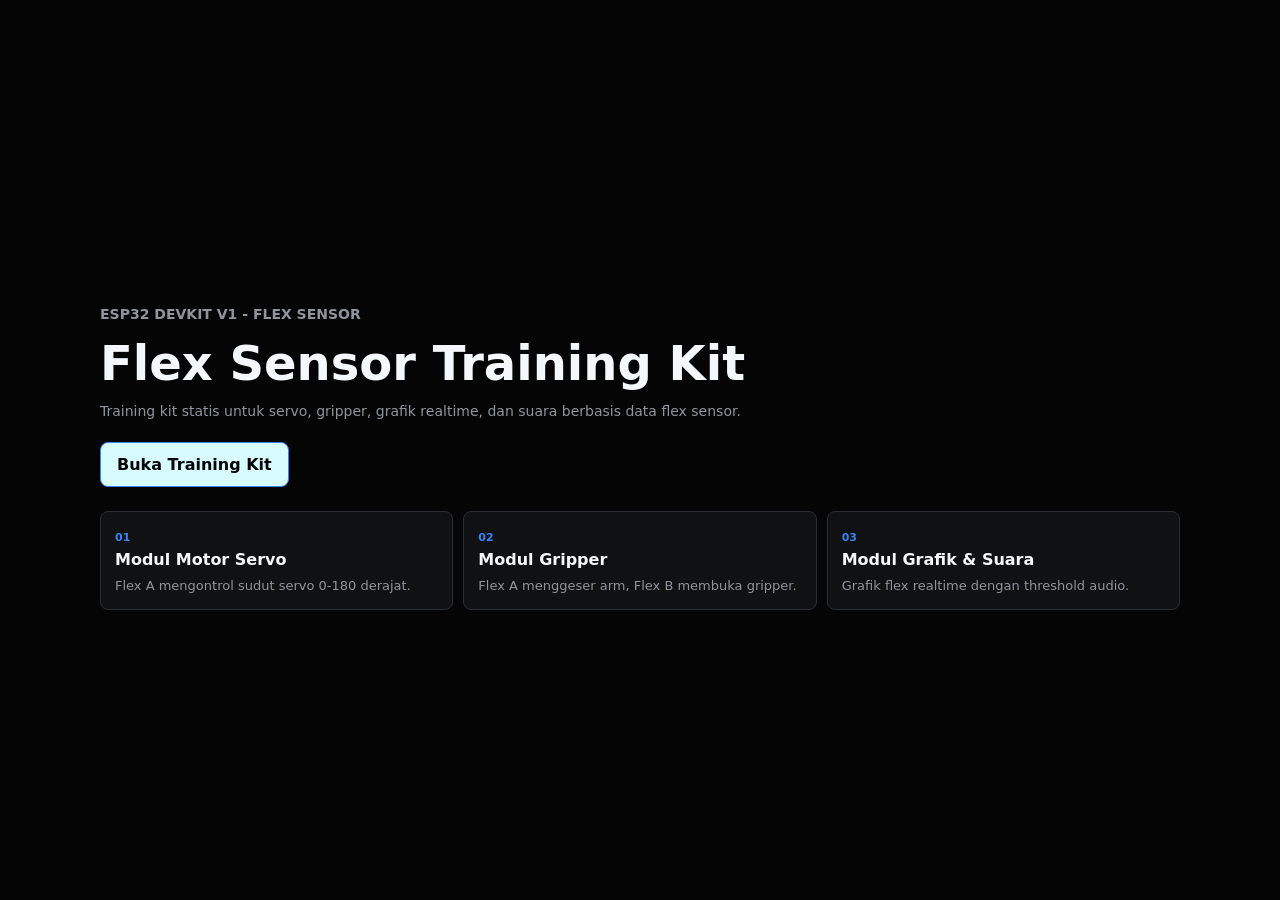
==== commit fc990ece: "fix(ui): change Trainer Kit to Training Kit, deg to degree, and remove subtext labels" ====
--- a/index.html
+++ b/index.html
@@ -4,17 +4,17 @@
     <meta charset="UTF-8" />
     <meta name="viewport" content="width=device-width, initial-scale=1.0" />
     <meta name="theme-color" content="#050506" />
-    <title>Flex Sensor Trainer Kit</title>
+    <title>Flex Sensor Training Kit</title>
     <link rel="stylesheet" href="assets/styles.css" />
   </head>
   <body class="home-page">
     <main class="home-shell">
       <section class="home-hero">
         <p class="system-label">ESP32 DevKit V1 - Flex Sensor</p>
-        <h1>Flex Sensor Trainer Kit</h1>
-        <p>Trainer kit statis untuk servo, gripper, grafik realtime, dan suara berbasis data flex sensor.</p>
+        <h1>Flex Sensor Training Kit</h1>
+        <p>Training kit statis untuk servo, gripper, grafik realtime, dan suara berbasis data flex sensor.</p>
         <div class="home-actions">
-          <a class="primary-link" href="simulator.html">Buka Trainer Kit</a>
+          <a class="primary-link" href="simulator.html">Buka Training Kit</a>
         </div>
       </section>
 
--- a/assets/styles.css
+++ b/assets/styles.css
@@ -8,7 +8,7 @@
   --line-soft: rgba(255, 255, 255, 0.09);
   --text: #f4f7fb;
   --muted: #8e959d;
-  --cyan: #38d5e8;
+  --cyan: #3b82f6;
   --green: #79e39f;
   --yellow: #ffd166;
 }
@@ -28,7 +28,7 @@
 
 body[data-page="simulator"],
 body[data-page="virtual"] {
-  overflow: hidden;
+  overflow: auto;
 }
 
 a {
@@ -117,6 +117,34 @@
   background: #090a0c;
 }
 
+.led-status,
+.status-dot,
+.connection-bar strong {
+  display: inline-flex;
+  align-items: center;
+  gap: 7px;
+}
+
+.led {
+  display: inline-block;
+  width: 9px;
+  height: 9px;
+  border-radius: 99px;
+  background: #ff5f5f;
+}
+
+.led-red {
+  background: #ff5f5f;
+}
+
+.led-yellow {
+  background: var(--yellow);
+}
+
+.led-green {
+  background: var(--green);
+}
+
 .header-readout span.live,
 .status-dot.live {
   color: var(--green);
@@ -125,6 +153,11 @@
 .header-readout strong {
   color: #d8dde3;
   font-size: 12px;
+  font-variant-numeric: tabular-nums;
+  min-width: 175px;
+  display: inline-block;
+  text-align: right;
+  white-space: nowrap;
 }
 
 .topnav {
@@ -245,23 +278,83 @@
 
 .kit-shell {
   display: grid;
-  grid-template-rows: minmax(0, 1fr) auto;
+  grid-template-rows: auto auto minmax(0, 1fr);
   gap: 8px;
   width: min(1440px, calc(100% - 20px));
-  height: calc(100vh - 62px);
+  min-height: calc(100vh - 62px);
   margin: 0 auto;
 }
 
+.connection-bar {
+  display: grid;
+  grid-template-columns: minmax(180px, 1fr) auto auto auto minmax(180px, 260px);
+  align-items: end;
+  gap: 8px;
+  padding: 8px;
+  border: 1px solid var(--line);
+  border-radius: 8px;
+  background: var(--panel);
+}
+
+.connection-bar label,
+.slider-row {
+  display: grid;
+  gap: 6px;
+}
+
+.connection-bar label span,
+.slider-row span {
+  color: var(--muted);
+  font-size: 11px;
+  font-weight: 800;
+}
+
+.text-input,
+.connection-bar input {
+  width: 100%;
+  min-height: 31px;
+  padding: 6px 9px;
+  border: 1px solid var(--line);
+  border-radius: 8px;
+  color: var(--text);
+  background: #08090a;
+  outline: none;
+}
+
+.connection-bar strong {
+  min-height: 31px;
+  display: grid;
+  align-items: center;
+  padding: 6px 9px;
+  border: 1px solid var(--line);
+  border-radius: 8px;
+  color: var(--muted);
+  background: var(--panel-3);
+  font-size: 12px;
+}
+
+.connection-bar strong[data-state="connected"] {
+  color: var(--green);
+}
+
+.connection-bar strong[data-state="error"] {
+  color: #ff8b8b;
+}
+
+.connection-bar strong[data-state="connecting"] {
+  color: var(--yellow);
+}
+
 .module-grid {
   display: grid;
-  grid-template-columns: 0.82fr 1.18fr 0.9fr;
+  grid-template-columns: 0.8fr 1.0fr 1.2fr;
   gap: 10px;
   min-height: 0;
 }
 
 .trainer-module {
   min-height: 0;
-  overflow: hidden;
+  overflow: auto;
   padding: 9px;
 }
 
@@ -325,7 +418,7 @@
 .servo-card {
   display: grid;
   align-content: center;
-  height: calc(100% - 38px);
+  height: min(42%, 210px);
   border: 1px solid var(--line-soft);
   border-radius: 8px;
   background: var(--panel-3);
@@ -406,10 +499,38 @@
 .gripper-stage {
   position: relative;
   overflow: hidden;
-  height: calc(100% - 76px);
+  height: min(52%, 260px);
   border: 1px solid var(--line-soft);
   border-radius: 8px;
   background: var(--panel-3);
+}
+
+.scara-canvas-host,
+.scara-fallback {
+  position: absolute;
+  inset: 0;
+}
+
+.scara-canvas-host canvas {
+  display: block;
+  width: 100%;
+  height: 100%;
+  touch-action: none;
+}
+
+.scara-loading {
+  position: absolute;
+  left: 50%;
+  top: 50%;
+  color: var(--muted);
+  font-size: 11px;
+  font-weight: 800;
+  letter-spacing: 0;
+  transform: translate(-50%, -50%);
+}
+
+.scara-fallback[hidden] {
+  display: none;
 }
 
 .travel-rail {
@@ -479,8 +600,8 @@
 
 .chart {
   width: 100%;
-  height: calc(100% - 110px);
-  min-height: 142px;
+  height: 150px;
+  min-height: 130px;
   border: 1px solid var(--line-soft);
   border-radius: 8px;
   background: var(--panel-3);
@@ -492,6 +613,165 @@
   gap: 7px;
   margin-top: 7px;
 }
+
+.settings-grid {
+  display: grid;
+  grid-template-columns: repeat(2, minmax(0, 1fr));
+  gap: 6px;
+  margin-top: 7px;
+}
+
+.settings-grid label,
+.rule-row {
+  display: grid;
+  gap: 4px;
+}
+
+.settings-grid span,
+.rules-head span {
+  color: var(--muted);
+  font-size: 10px;
+  font-weight: 800;
+  text-transform: uppercase;
+}
+
+.settings-grid input,
+.settings-grid select,
+.rule-row input,
+.rule-row select {
+  min-width: 0;
+  width: 100%;
+  min-height: 28px;
+  padding: 5px 7px;
+  border: 1px solid var(--line);
+  border-radius: 7px;
+  color: var(--text);
+  background: #08090a;
+}
+
+.gripper-settings {
+  grid-template-columns: repeat(3, minmax(0, 1fr));
+}
+
+.settings-grid.servo-settings {
+  grid-template-columns: repeat(3, minmax(0, 1fr));
+}
+
+/* "Output" label cell — no input inside, just acts as row label */
+.servo-out-label {
+  display: flex;
+  align-items: flex-end;
+  padding-bottom: 6px;
+  grid-column: 1;
+}
+
+.servo-out-label span {
+  color: var(--cyan) !important;
+  font-size: 10px;
+  font-weight: 800;
+  text-transform: uppercase;
+  letter-spacing: 0.04em;
+}
+
+.audio-settings {
+  grid-template-columns: repeat(2, minmax(0, 1fr));
+}
+
+.rules-head {
+  display: flex;
+  align-items: center;
+  justify-content: space-between;
+  gap: 8px;
+  margin-top: 7px;
+}
+
+.dual-rules {
+  display: grid;
+  gap: 7px;
+}
+
+.calibration-panel {
+  min-width: 0;
+}
+
+.calibration-list {
+  display: grid;
+  gap: 4px;
+  max-height: 82px;
+  margin-top: 6px;
+  overflow: auto;
+}
+
+.zone-list {
+  display: grid;
+  gap: 4px;
+  max-height: 90px;
+  margin-top: 6px;
+  overflow: auto;
+}
+
+.calibration-row {
+  display: grid;
+  grid-template-columns: 62px 68px auto auto;
+  gap: 4px;
+  align-items: center;
+}
+
+.zone-row {
+  display: grid;
+  grid-template-columns: 56px auto 56px auto 64px auto;
+  gap: 4px;
+  align-items: center;
+}
+
+.calibration-row input,
+.zone-row input {
+  min-width: 0;
+  width: 100%;
+  min-height: 26px;
+  padding: 4px 6px;
+  border: 1px solid var(--line);
+  border-radius: 7px;
+  color: var(--text);
+  background: #08090a;
+}
+
+.rule-panel {
+  min-width: 0;
+}
+
+.mini-action {
+  min-height: 26px;
+  padding: 3px 7px;
+  border: 1px solid var(--line);
+  border-radius: 7px;
+  color: var(--cyan);
+  background: #16181b;
+  font-size: 11px;
+  font-weight: 900;
+  cursor: pointer;
+}
+
+.mini-action.muted {
+  color: #d8dde3;
+}
+
+.rule-row {
+  grid-template-columns: 65px 65px 58px 1fr max-content;
+  align-items: center;
+}
+
+.rule-row input {
+  padding: 4px 3px !important;
+  text-align: center;
+}
+
+.rule-row button:last-child {
+  justify-self: end;
+  width: fit-content;
+}
+
+
 
 .voice-row span {
   grid-column: 1 / -1;
@@ -513,6 +793,8 @@
   display: grid;
   gap: 4px;
   margin-top: 7px;
+  max-height: 80px;
+  overflow: auto;
 }
 
 .threshold-list span {
@@ -525,11 +807,18 @@
 .readout-strip {
   display: grid;
   grid-template-columns: repeat(3, 1fr);
-  gap: 10px;
+  gap: 6px;
+  margin-top: 0;
 }
 
 .readout-strip div {
-  padding: 7px 9px;
+  display: flex;
+  align-items: center;
+  gap: 8px;
+  padding: 5px 9px;
+  border: 1px solid var(--line-soft);
+  border-radius: 8px;
+  background: var(--panel);
 }
 
 .readout-strip span,
@@ -537,17 +826,41 @@
   display: block;
 }
 
+.readout-strip span {
+  color: var(--muted);
+  font-size: 10px;
+  font-weight: 800;
+  text-transform: uppercase;
+  white-space: nowrap;
+}
+
+.readout-strip strong {
+  font-size: 18px;
+  color: var(--cyan);
+  white-space: nowrap;
+}
+
 .readout-strip small {
   color: var(--muted);
+  font-size: 10px;
+  white-space: nowrap;
 }
 
 .virtual-layout {
   display: grid;
-  grid-template-columns: minmax(0, 1fr) 310px;
+  grid-template-columns: minmax(430px, 1.12fr) minmax(360px, 0.86fr) 260px;
   gap: 10px;
   width: min(1440px, calc(100% - 20px));
-  height: calc(100vh - 62px);
+  min-height: calc(100vh - 62px);
   margin: 0 auto;
+}
+
+.sketch-panel {
+  min-height: 0;
+  padding: 10px;
+  border: 1px solid var(--line);
+  border-radius: 8px;
+  background: var(--panel);
 }
 
 .virtual-board,
@@ -555,6 +868,19 @@
   padding: 10px;
 }
 
+.code-box {
+  overflow: auto;
+  height: calc(100vh - 126px);
+  margin: 0;
+  padding: 9px;
+  border: 1px solid var(--line-soft);
+  border-radius: 8px;
+  color: #d8dde3;
+  background: #08090a;
+  font-size: 10px;
+  line-height: 1.3;
+}
+
 .panel-head strong {
   font-size: clamp(18px, 2.3vw, 26px);
 }
@@ -567,6 +893,7 @@
 .board-scene {
   position: relative;
   height: calc(100% - 42px);
+  min-height: 430px;
   border: 1px solid var(--line-soft);
   border-radius: 8px;
   background: var(--panel-3);
@@ -575,49 +902,81 @@
 .board {
   position: absolute;
   left: 50%;
-  top: 50%;
-  width: 190px;
-  height: 280px;
+  top: 51%;
+  width: 132px;
+  height: 202px;
   transform: translate(-50%, -50%);
   border: 2px solid var(--cyan);
   border-radius: 8px;
-  background: #15181d;
+  background:
+    linear-gradient(90deg, rgba(255, 255, 255, 0.035) 1px, transparent 1px) 0 0 / 16px 16px,
+    #15181d;
+  z-index: 3;
 }
 
 .usb,
 .chip,
 .pin-row,
-.antenna {
+.antenna,
+.module-cap,
+.reset-btn,
+.power-led {
   position: absolute;
   border: 1px solid var(--line-soft);
   border-radius: 8px;
 }
 
 .usb {
-  left: 62px;
-  top: -18px;
-  width: 74px;
-  height: 34px;
+  left: 38px;
+  top: -15px;
+  width: 60px;
+  height: 28px;
   background: #c7d2d9;
 }
 
+.module-cap {
+  left: 30px;
+  top: 17px;
+  width: 72px;
+  height: 42px;
+  background: #101113;
+}
+
 .chip {
   display: grid;
   place-items: center;
-  left: 42px;
-  top: 96px;
-  width: 106px;
-  height: 76px;
+  left: 28px;
+  top: 80px;
+  width: 76px;
+  height: 56px;
   color: var(--cyan);
+  font-size: 13px;
   font-weight: 900;
   background: #08090a;
 }
 
+.reset-btn {
+  left: 54px;
+  bottom: 18px;
+  width: 24px;
+  height: 12px;
+  background: #2b3036;
+}
+
+.power-led {
+  right: 28px;
+  bottom: 18px;
+  width: 9px;
+  height: 9px;
+  background: var(--green);
+  border-radius: 999px;
+}
+
 .pin-row {
-  top: 42px;
-  width: 18px;
-  height: 205px;
-  background: repeating-linear-gradient(180deg, var(--cyan) 0 8px, transparent 8px 18px);
+  top: 36px;
+  width: 16px;
+  height: 152px;
+  background: repeating-linear-gradient(180deg, var(--cyan) 0 6px, transparent 6px 15px);
 }
 
 .pin-row.left {
@@ -629,17 +988,86 @@
 }
 
 .antenna {
-  right: 28px;
-  top: 30px;
-  width: 58px;
-  height: 44px;
+  right: 25px;
+  top: 25px;
+  width: 52px;
+  height: 34px;
   background: repeating-linear-gradient(90deg, var(--green) 0 4px, transparent 4px 10px);
+}
+
+.wire {
+  position: absolute;
+  height: 2px;
+  background: linear-gradient(90deg, transparent, rgba(56, 213, 232, 0.8), transparent);
+  transform-origin: left center;
+  z-index: 1;
+}
+
+.wire-a {
+  left: 26%;
+  top: 39%;
+  width: 28%;
+  transform: rotate(13deg);
+}
+
+.wire-b {
+  right: 25%;
+  bottom: 34%;
+  width: 29%;
+  transform: rotate(-16deg);
+}
+
+.flex-sensor {
+  position: absolute;
+  width: 138px;
+  height: 34px;
+  z-index: 2;
+}
+
+.flex-sensor i,
+.flex-sensor b {
+  position: absolute;
+  display: block;
+}
+
+.flex-sensor i {
+  left: 18px;
+  right: 0;
+  top: 10px;
+  height: 14px;
+  border-radius: 999px;
+  background:
+    repeating-linear-gradient(90deg, rgba(121, 227, 159, 0.95) 0 8px, rgba(121, 227, 159, 0.22) 8px 13px),
+    #17211d;
+  border: 1px solid rgba(121, 227, 159, 0.5);
+}
+
+.flex-sensor b {
+  left: 0;
+  top: 5px;
+  width: 30px;
+  height: 24px;
+  border: 1px solid var(--line);
+  border-radius: 6px;
+  background: #c7b47a;
+}
+
+.flex-a-visual {
+  left: 8%;
+  top: 43%;
+  transform: rotate(18deg);
+}
+
+.flex-b-visual {
+  right: 7%;
+  bottom: 31%;
+  transform: rotate(-18deg);
 }
 
 .sensor-card {
   position: absolute;
-  width: min(220px, 38%);
-  padding: 10px;
+  width: min(160px, 36%);
+  padding: 9px;
   border: 1px solid var(--line);
   border-radius: 8px;
   background: var(--panel);
@@ -647,12 +1075,12 @@
 
 .sensor-a {
   left: 6%;
-  top: 20%;
+  top: 16%;
 }
 
 .sensor-b {
   right: 6%;
-  bottom: 18%;
+  bottom: 13%;
 }
 
 .sensor-card span,
@@ -666,23 +1094,13 @@
   display: block;
   margin: 6px 0 3px;
   color: var(--cyan);
-  font-size: clamp(24px, 4vw, 42px);
+  font-size: clamp(22px, 3vw, 34px);
 }
 
 .virtual-controls {
   display: grid;
   align-content: start;
-  gap: 10px;
-}
-
-.slider-row {
-  display: grid;
-  gap: 7px;
-}
-
-.slider-row span {
-  color: #d8dde3;
-  font-weight: 900;
+  gap: 8px;
 }
 
 input[type="range"] {
@@ -692,23 +1110,18 @@
 
 .payload-preview {
   overflow: auto;
-  min-height: 100px;
-  max-height: 138px;
+  min-height: 84px;
+  max-height: 100px;
   margin: 8px 0 0;
   padding: 9px;
   border: 1px solid var(--line-soft);
   border-radius: 8px;
   color: #d7fbff;
   background: #08090a;
-  font-size: 12px;
+  font-size: 11px;
 }
 
 @media (max-width: 1180px) {
-  body[data-page="simulator"],
-  body[data-page="virtual"] {
-    overflow: auto;
-  }
-
   .module-grid,
   .virtual-layout {
     grid-template-columns: 1fr;
@@ -721,6 +1134,10 @@
 
   .trainer-module {
     min-height: 360px;
+  }
+
+  .code-box {
+    height: 360px;
   }
 }
 
@@ -733,6 +1150,18 @@
   .header-readout {
     justify-content: flex-start;
     text-align: left;
+  }
+
+  .connection-bar {
+    grid-template-columns: 1fr 1fr;
+  }
+
+  .settings-grid,
+  .gripper-settings,
+  .audio-settings,
+  .settings-grid.servo-settings,
+  .rule-row {
+    grid-template-columns: 1fr;
   }
 }
 
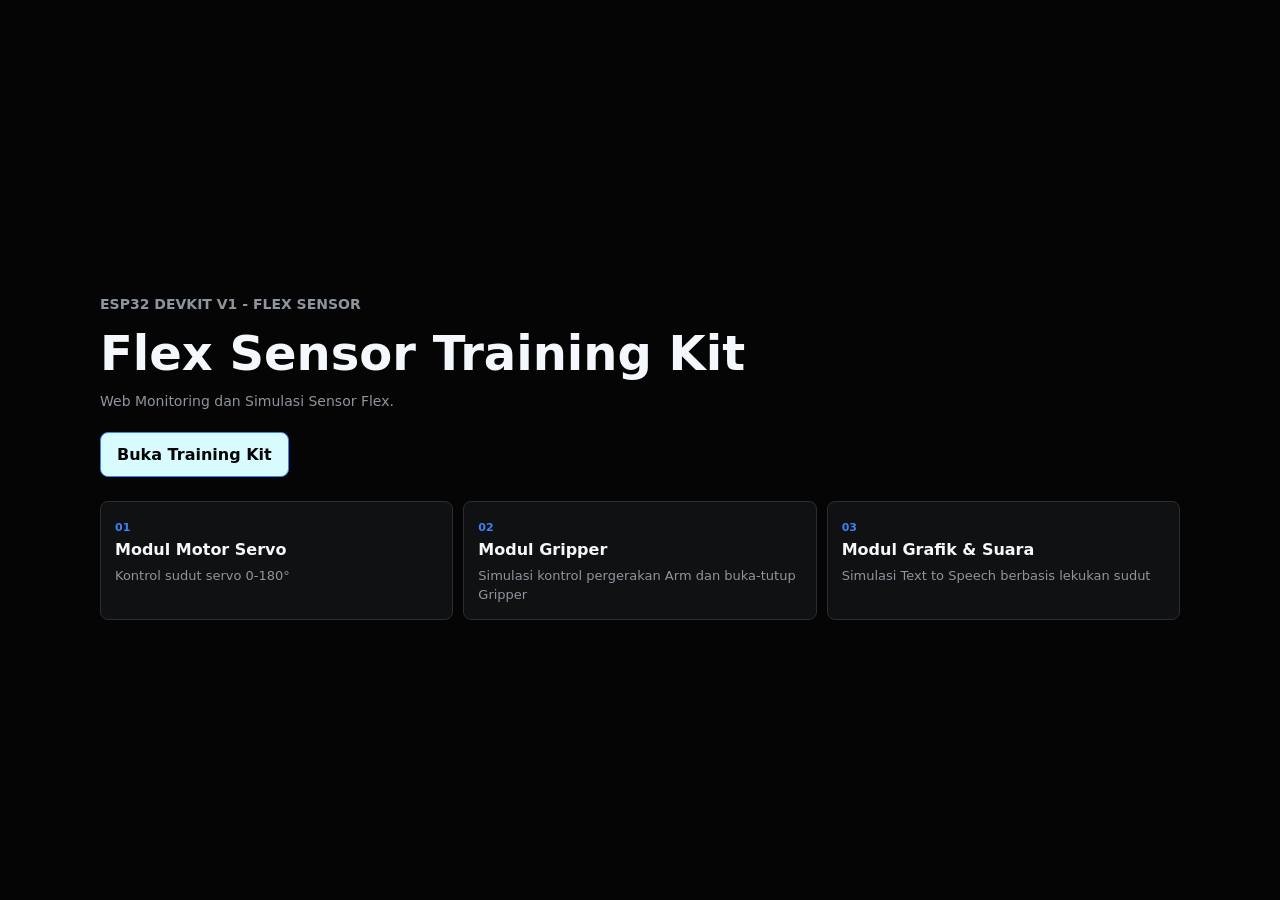
==== commit a86613f3: "style(home): update welcome subtitle and module card descriptions per Aulia request" ====
--- a/index.html
+++ b/index.html
@@ -12,7 +12,7 @@
       <section class="home-hero">
         <p class="system-label">ESP32 DevKit V1 - Flex Sensor</p>
         <h1>Flex Sensor Training Kit</h1>
-        <p>Training kit statis untuk servo, gripper, grafik realtime, dan suara berbasis data flex sensor.</p>
+        <p>Web Monitoring dan Simulasi Sensor Flex.</p>
         <div class="home-actions">
           <a class="primary-link" href="simulator.html">Buka Training Kit</a>
         </div>
@@ -22,17 +22,17 @@
         <article>
           <span>01</span>
           <h2>Modul Motor Servo</h2>
-          <p>Flex A mengontrol sudut servo 0-180 derajat.</p>
+          <p>Kontrol sudut servo 0-180°</p>
         </article>
         <article>
           <span>02</span>
           <h2>Modul Gripper</h2>
-          <p>Flex A menggeser arm, Flex B membuka gripper.</p>
+          <p>Simulasi kontrol pergerakan Arm dan buka-tutup Gripper</p>
         </article>
         <article>
           <span>03</span>
           <h2>Modul Grafik & Suara</h2>
-          <p>Grafik flex realtime dengan threshold audio.</p>
+          <p>Simulasi Text to Speech berbasis lekukan sudut</p>
         </article>
       </section>
     </main>
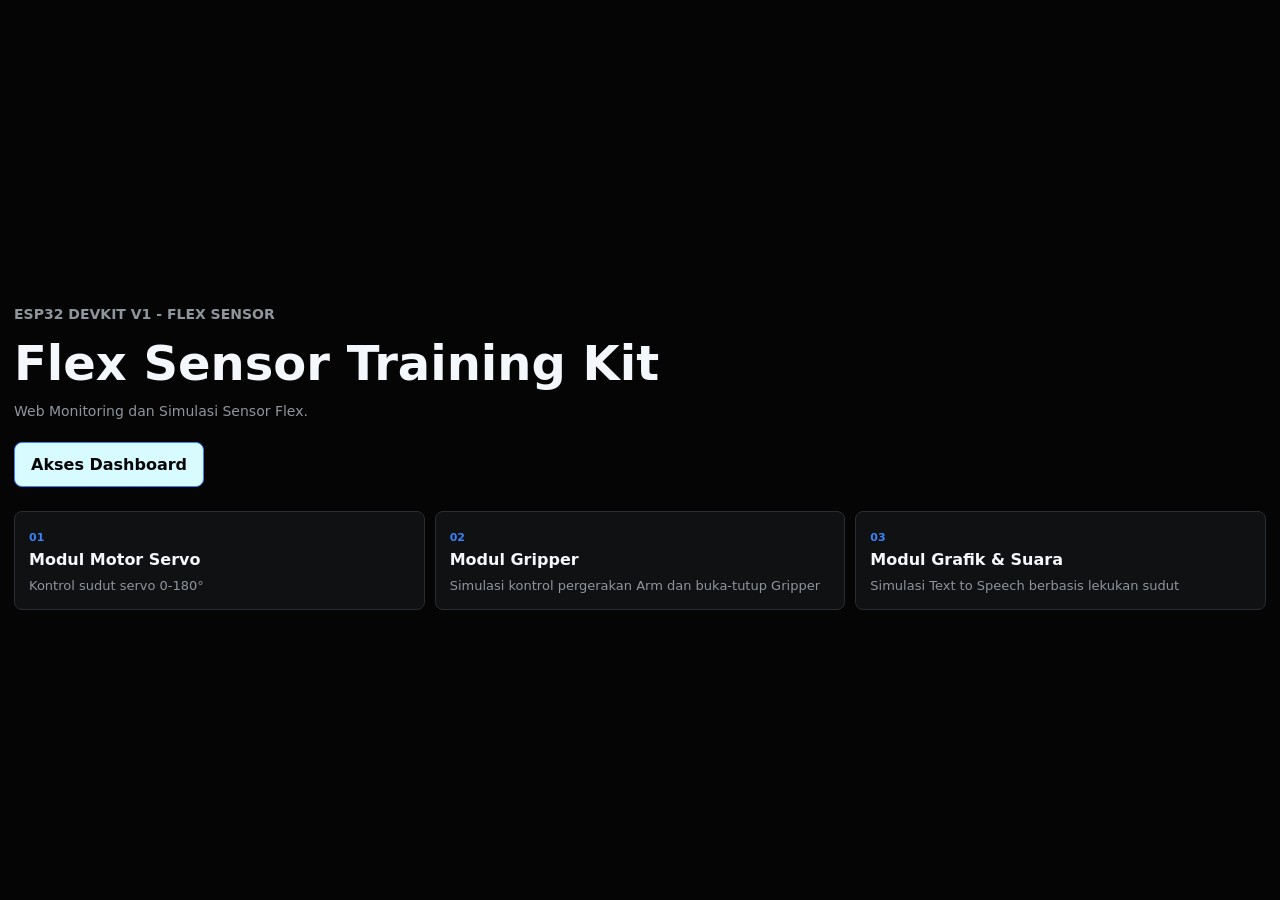
==== commit 240808cf: "fix(home): widen container to fit module descriptions on 1 line and update button to Akses Dashboard" ====
--- a/index.html
+++ b/index.html
@@ -5,7 +5,7 @@
     <meta name="viewport" content="width=device-width, initial-scale=1.0" />
     <meta name="theme-color" content="#050506" />
     <title>Flex Sensor Training Kit</title>
-    <link rel="stylesheet" href="assets/styles.css" />
+    <link rel="stylesheet" href="assets/styles.css?v=8" />
   </head>
   <body class="home-page">
     <main class="home-shell">
@@ -14,7 +14,7 @@
         <h1>Flex Sensor Training Kit</h1>
         <p>Web Monitoring dan Simulasi Sensor Flex.</p>
         <div class="home-actions">
-          <a class="primary-link" href="simulator.html">Buka Training Kit</a>
+          <a class="primary-link" href="simulator.html">Akses Dashboard</a>
         </div>
       </section>
 
--- a/assets/styles.css
+++ b/assets/styles.css
@@ -194,7 +194,7 @@
   display: grid;
   align-content: center;
   gap: 24px;
-  width: min(1080px, calc(100% - 28px));
+  width: min(1360px, calc(100% - 28px));
   min-height: 100vh;
   margin: 0 auto;
   padding: 32px 0;
@@ -274,6 +274,7 @@
   margin: 8px 0 0;
   line-height: 1.45;
   font-size: 13px;
+  white-space: nowrap;
 }
 
 .kit-shell {
